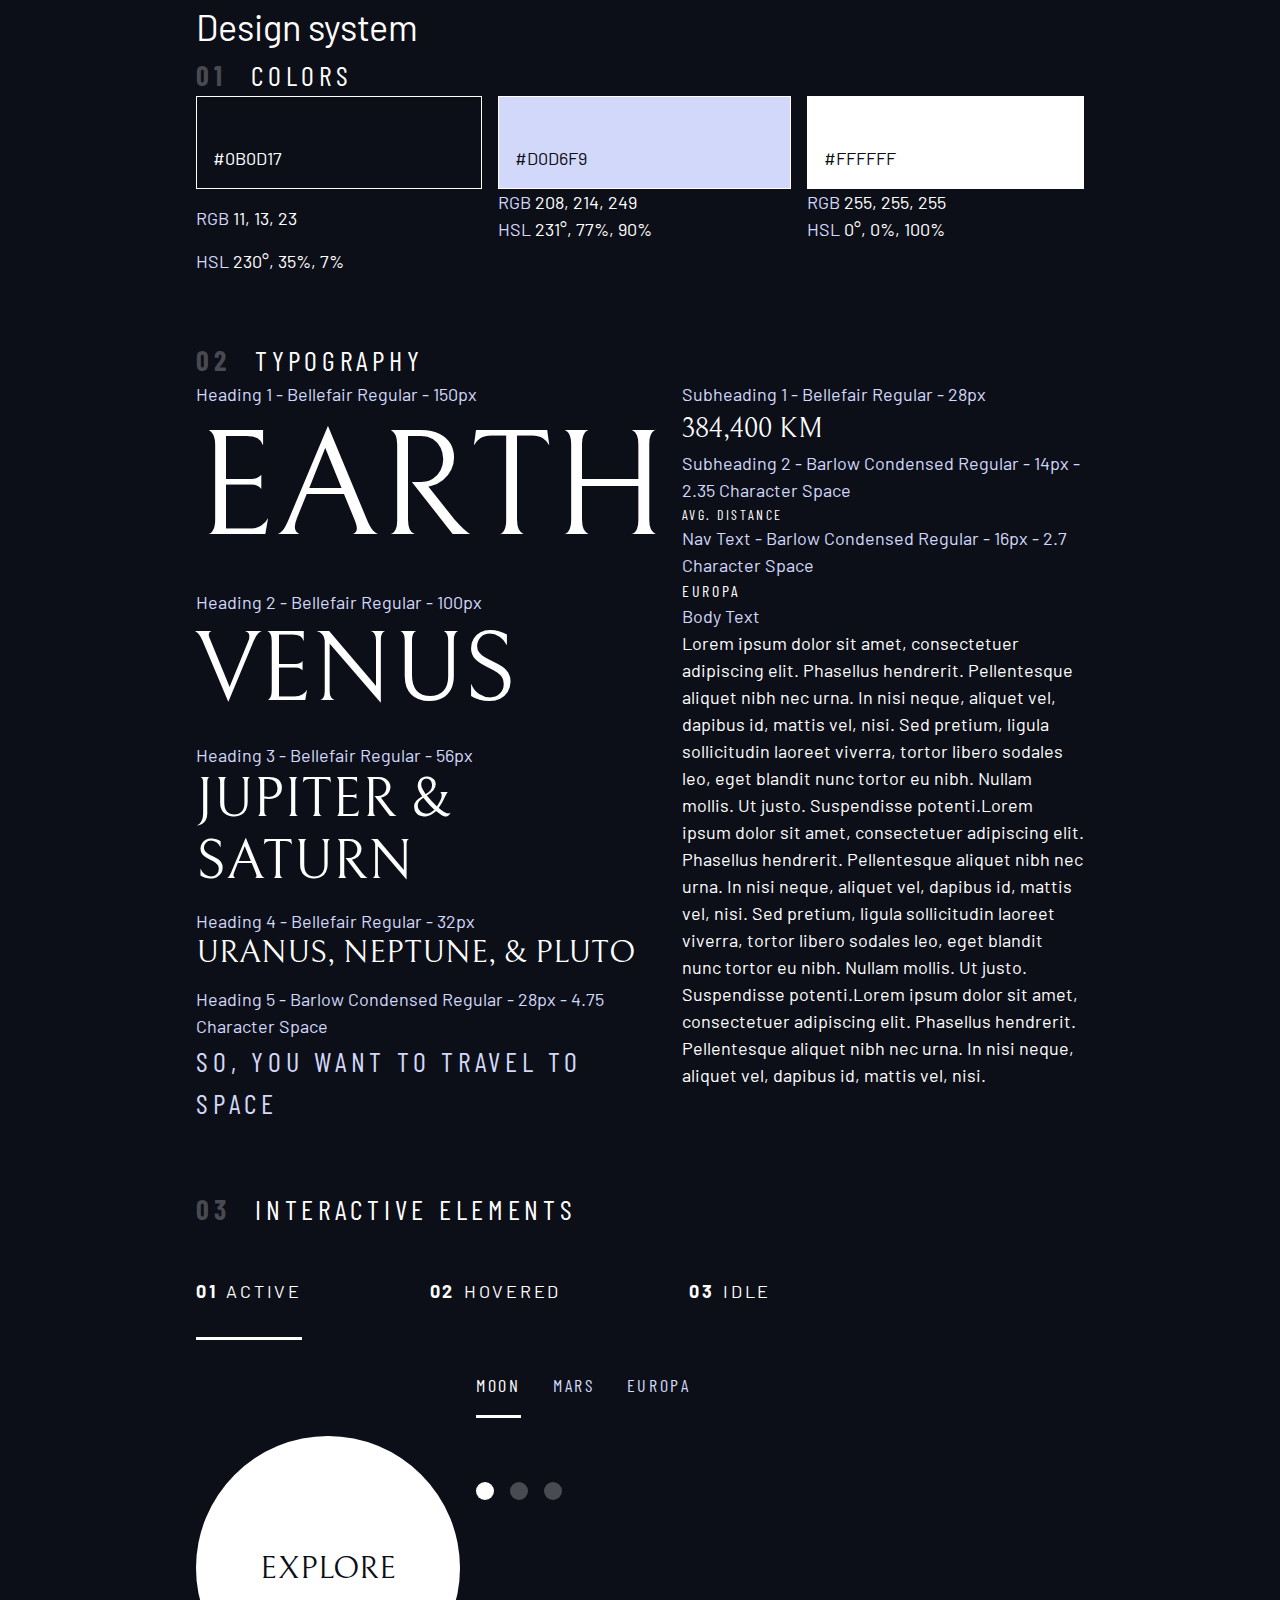
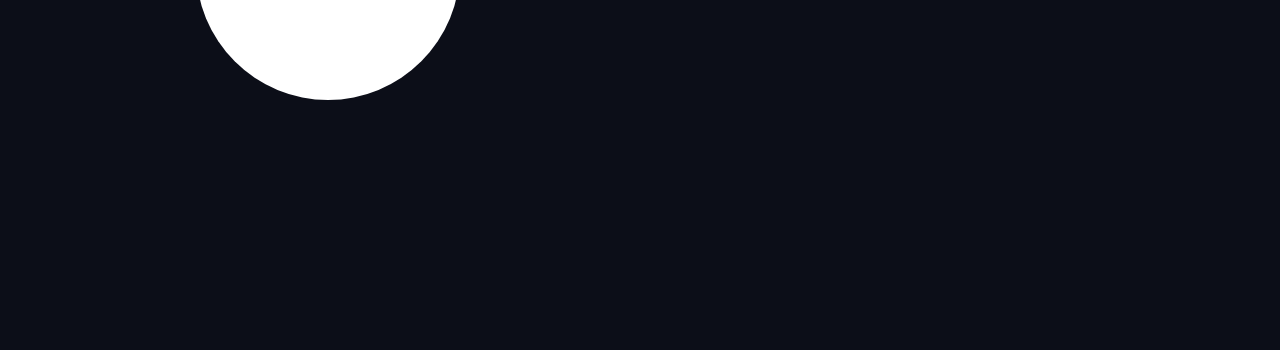
==== design-system.html @ 12bef275 "rename index" ====
<!DOCTYPE html>
<html>
<head>
	<meta charset="utf-8">
	<meta name="viewport" content="width=device-width, initial-scale=1">
	<title>Design System</title>
	 <!-- Google fonts -->
    <link rel="preconnect" href="https://fonts.googleapis.com">
    <link rel="preconnect" href="https://fonts.gstatic.com" crossorigin>
    <link href="https://fonts.googleapis.com/css2?family=Barlow+Condensed:wght@400;700&family=Bellefair&family=Barlow:wght@400;700&display=swap"
        rel="stylesheet">
	<link rel="stylesheet" href="./index.css">
</head>
<body>
	<div class="container">
		<h1>Design system</h1>

		<section id="colors">
			<h2 class="numbered-title"><span>01</span> colors</h2>
			<div class="flex">
                    <div  class="flow" style="flex-grow: 1;">
                        <div class="bg-dark text-white" style="padding: 3rem 1rem 1rem; border: 1px solid white">#0B0D17</div>
                        <p><span class="text-accent">RGB</span> 11, 13, 23</p>
                        <p><span class="text-accent">HSL</span> 230°, 35%, 7%</p>
                    </div>
                    <div style="flex-grow: 1;">
                        <div class="bg-accent text-dark" style="padding: 3rem 1rem 1rem; border: 1px solid white">#D0D6F9</div>
                        <p><span class="text-accent">RGB</span> 208, 214, 249</p>
                        <p><span class="text-accent">HSL</span> 231°, 77%, 90%</p>
                    </div>
                    <div style="flex-grow: 1;">
                        <div class="bg-white text-dark" style="padding: 3rem 1rem 1rem; border: 1px solid white;">#FFFFFF</div>
                        <p><span class="text-accent">RGB</span> 255, 255, 255</p>
                        <p><span class="text-accent">HSL</span> 0°, 0%, 100%</p>
                    </div>
                </div>
		</section>

		<section id="typography"  style="margin: 4rem 0">
                <h2 class="numbered-title"><span>02 </span>Typography</h2>
                <div class="flex">
                    <div  class="flow" style="flex-basis: 100%">
                        <div> 
                            <p class="text-accent">Heading 1 - Bellefair Regular - 150px</p>
                            <p class="fs-900 ff-serif uppercase">Earth</p>
                        </div>
                        <div> 
                            <p class="text-accent">Heading 2 - Bellefair Regular - 100px</p>
                            <p class="fs-800 ff-serif uppercase">Venus</p>
                        </div>
                        <div> 
                            <p class="text-accent">Heading 3 - Bellefair Regular - 56px</p>
                            <p class="fs-700 ff-serif uppercase">Jupiter & Saturn</p>
                        </div>
                        <div> 
                            <p class="text-accent">Heading 4 - Bellefair Regular - 32px</p>
                            <p class="fs-600 ff-serif uppercase">Uranus, Neptune, & Pluto</p>
                        </div>
                        <div> 
                            <p class="text-accent">Heading 5 - Barlow Condensed Regular - 28px - 4.75 Character Space</p>
                            <p class="text-accent fs-500 ff-sans-cond uppercase letter-spacing-1">So, you want to travel to space</p>
                        </div>
                    
                    </div>
                    
                    <div  style="flex-basis: 100%">
                        <div> 
                            <p class="text-accent">Subheading 1 - Bellefair Regular - 28px</p>
                            <p class="fs-500 ff-serif uppercase">384,400 km</p>
                        </div>
                        <div> 
                            <p class="text-accent">Subheading 2 - Barlow Condensed Regular - 14px - 2.35 Character Space</p>
                            <p class="fs-200 uppercase ff-sans-cond letter-spacing-3">Avg. Distance</p>
                        </div>
                        <div> 
                            <p class="text-accent">Nav Text - Barlow Condensed Regular - 16px - 2.7 Character Space</p>
                            <p class="fs-300 uppercase ff-sans-cond letter-spacing-2">Europa</p>
                        </div>
                        <div> 
                            <p class="text-accent">Body Text</p>
                            <p>Lorem ipsum dolor sit amet, consectetuer adipiscing elit. Phasellus hendrerit. Pellentesque aliquet nibh nec urna. In nisi neque, aliquet vel, dapibus id, mattis vel, nisi. Sed pretium, ligula sollicitudin laoreet viverra, tortor libero sodales leo, eget blandit nunc tortor eu nibh. Nullam mollis. Ut justo. Suspendisse potenti.Lorem ipsum dolor sit amet, consectetuer adipiscing elit. Phasellus hendrerit. Pellentesque aliquet nibh nec urna. In nisi neque, aliquet vel, dapibus id, mattis vel, nisi. Sed pretium, ligula sollicitudin laoreet viverra, tortor libero sodales leo, eget blandit nunc tortor eu nibh. Nullam mollis. Ut justo. Suspendisse potenti.Lorem ipsum dolor sit amet, consectetuer adipiscing elit. Phasellus hendrerit. Pellentesque aliquet nibh nec urna. In nisi neque, aliquet vel, dapibus id, mattis vel, nisi. </p>
                        </div>
                    </div>
                </div>
            </section>

            <section class="flow" id="interactive-elements">
                <h2 class="numbered-title"><span>03</span> Interactive elements</h2>
                
                <!-- navigation -->
                 <div>
                    <nav>
                        <ul class="primary-navigation underline-indicators flex">
                            <li class="active"><a class="uppercase text-white letter-spacing-2" href="#"><span>01</span>Active</a>
                            <li><a class="uppercase text-white letter-spacing-2" href="#"><span>02</span>Hovered</a>
                            <li><a class="uppercase text-white letter-spacing-2" href="#"><span>03</span>Idle</a>
                        </ul>
                    </nav>
                </div>
                
                <div class="flex">
                    <div style="margin-top: 5rem">
                        <!-- explore button -->
                        <a href="#" class="large-button uppercase ff-serif fs-600 text-dark bg-white">Explore</a>
                    </div>
                    
                    <div class="flow" style="margin-bottom: 50vh; --flow-space: 4rem;">
                        <!-- Tabs -->
                         <div class="tab-list underline-indicators flex">
                            <button aria-selected="true" class="uppercase ff-sans-cond text-accent bg-dark letter-spacing-2">Moon</button>
                            <button aria-selected="false" class="uppercase ff-sans-cond text-accent bg-dark letter-spacing-2">Mars</button>
                            <button aria-selected="false" class="uppercase ff-sans-cond text-accent bg-dark letter-spacing-2">Europa</button>
                        </div>
                        
                        <!-- Dots -->
                        <div class="dot-indicators flex">
                            <button aria-selected="true"><span class="sr-only">Slide title</span></button>
                            <button aria-selected="false"><span class="sr-only">Slide title</span></button>
                            <button aria-selected="false"><span class="sr-only">Slide title</span></button>
                        </div>
                        
                        <!-- Numbers -->
                    </div>
                </div>
                
            </section>
	</div>

<script type="text/javascript" src="./index.js"></script>
</body>
</html>
---- index.css ----
/* ----------------- */
/* Custom properties */
/* ----------------- */

:root {
	--clr-dark:  230 35% 7%;
	--clr-light:  231 77% 90%;
	--clr-white:  0 0% 100%;

	/* font-sizes */
	--fs-900: 9.375rem;
 	--fs-800: 6.25rem;
 	--fs-700: 3.5rem;
 	--fs-600: 2rem;
 	--fs-500: 1.75rem;
 	--fs-400: 1.125rem;
 	--fs-300: 1rem;
 	--fs-200: 0.875rem;

	/* font-families */
	--ff-serif: "Bellefair", serif;
	--ff-sans-cond: "Barlow Condensed", sans-serif;
	--ff-sans-normal: "Barlow", sans-serif;

}

/* ----------------- */
/* Reset https://piccalil.li/blog/a-modern-css-reset/ */
/* ----------------- */

/* Box sizing rules */
*,
*::before,
*::after {
  box-sizing: border-box;
}

/* Remove default margin */
body,
h1,
h2,
h3,
h4,
p,
figure,
blockquote,
dl,
dd {
  margin: 0;
}

h1,
h2,
h3,
h4,
h5,
h6,
p {
    font-weight: 400;
}

/* Remove list styles on ul, ol elements with a list role, which suggests default styling will be removed */
ul[role='list'],
ol[role='list'] {
  list-style: none;
}

/* Set core root defaults */
html:focus-within {
  scroll-behavior: smooth;
}

/* Set core body defaults */
body {
	font-family:  var(--ff-sans-normal);
	font-size:  var(--fs-400);
	color:  hsl( var(--clr-white));
	background-color:  hsl(var(--clr-dark));
  min-height: 100vh;
  text-rendering: optimizeSpeed;
  line-height: 1.5;
}

/* A elements that don't have a class get default styles */
a:not([class]) {
  text-decoration-skip-ink: auto;
}

/* Make images easier to work with */
img,
picture {
  max-width: 100%;
  display: block;
}

/* Inherit fonts for inputs and buttons */
input,
button,
textarea,
select {
  font: inherit;
}

/* Remove all animations, transitions and smooth scroll for people that prefer not to see them */
@media (prefers-reduced-motion: reduce) {
  html:focus-within {
   scroll-behavior: auto;
  }
  
  *,
  *::before,
  *::after {
    animation-duration: 0.01ms !important;
    animation-iteration-count: 1 !important;
    transition-duration: 0.01ms !important;
    scroll-behavior: auto !important;
  }
}

/* ----------------- */
/* Utility classes   */
/* ----------------- */
.flex {
	display:  flex;
	gap:  var(--gap, 1rem);
}

.grid {
	display:  grid;
	gap:  var(--gap, 1rem);
}

/*
.flow > * + * //this doesn't add specificity
.flow > *:where(not(:first-child)) // where doesn't add specificity
*/
.flow > *:not(:first-child) {
	margin-top: var(--flow-space, 1rem);
}

.container {
	padding-inline: 2em;
	margin-inline:  auto;
	max-width:  60rem;
}

.sr-only {
	position:  absolute;
	width:  1px;
	height:  1px;
	padding: 0;
	margin:  -1px;
	overflow:  hidden;
	clip:  rect(0, 0, 0, 0);
	white-space: nowrap;
	border:  0;
}

/* colors */

.bg-dark { background-color:  hsl( var(--clr-dark) ); }
.bg-accent { background-color:  hsl( var(--clr-light) ); }
.bg-white { background-color:  hsl( var(--clr-white) ); }

.text-dark { color:  hsl( var(--clr-dark) ); }
.text-accent { color:  hsl( var(--clr-light) ); }
.text-white { color:  hsl( var(--clr-white) ); }


/* typography */

.ff-serif { font-family: var(--ff-serif); } 
.ff-sans-cond { font-family: var(--ff-sans-cond); } 
.ff-sans-normal { font-family: var(--ff-sans-normal); } 

.letter-spacing-1 { letter-spacing: 4.75px; } 
.letter-spacing-2 { letter-spacing: 2.7px; } 
.letter-spacing-3 { letter-spacing: 2.35px; } 

.uppercase { text-transform: uppercase; }

.fs-900 { font-size: var(--fs-900); }
.fs-800 { font-size: var(--fs-800); }
.fs-700 { font-size: var(--fs-700); }
.fs-600 { font-size: var(--fs-600); }
.fs-500 { font-size: var(--fs-500); }
.fs-400 { font-size: var(--fs-400); }
.fs-300 { font-size: var(--fs-300); }
.fs-200 { font-size: var(--fs-200); }


.fs-900,
.fs-800,
.fs-700,
.fs-600 {
    line-height: 1.1;
}

.numbered-title{
	font-family:  var(--ff-sans-cond);
	font-size:  var(--fs-500);
	text-transform:  uppercase;
	letter-spacing:  4.72px;
}

.numbered-title span {
	margin-right:  .5em;
	font-weight:  700;
	color:  hsl( var(--clr-white) / .25);
}

/* ----------------- */
/* Components        */
/* ----------------- */

.large-button {
	position: relative;
	display:  grid;
	z-index: 1;
	place-items:  center;
	padding:  0 2em;
	aspect-ratio:  1;
	text-decoration: none;
	border-radius: 50%;
}

.large-button::after {
	content: '';
	position:  absolute;
	z-index: -1;
	width: 100%;
	height: 100%;
	background: hsl(var(--clr-white) / .15);
	border-radius: 50%;
	opacity:  0;
	transition: opacity 500ms linear, transform 750ms ease-in-out;
}

.large-button:hover::after,
.large-button:focus::after {
	opacity:  1;
	transform: scale(1.5);
}

.primary-navigation {
    --gap: 8rem;
    --underline-gap: 2rem;
    list-style: none;
    padding: 0;
    margin: 0;
}

.primary-navigation a {
    text-decoration: none;
}

.primary-navigation a > span {
    font-weight: 700;
    margin-right: .5em;
}

.underline-indicators > * {
    cursor: pointer;
    padding: var(--underline-gap, 1rem) 0;
    border: 0;
    border-bottom: .2rem solid hsl( var(--clr-white) / 0 );
}

.underline-indicators > *:hover,
.underline-indicators > *:focus {
    border-color: hsl( var(--clr-white) / .5);
}

.underline-indicators > .active,
.underline-indicators > [aria-selected="true"] {
    color: hsl( var(--clr-white) / 1);
    border-color: hsl( var(--clr-white) / 1);
}

.tab-list {
    --gap: 2rem;
}

.dot-indicators > * {
    cursor: pointer;
    border: 0;
    border-radius: 50%;
    padding: .5em;
    background-color: hsl( var(--clr-white) / .25);
}

.dot-indicators > *:hover,
.dot-indicators > *:focus {
    background-color: hsl( var(--clr-white) / .5);
}

.dot-indicators > [aria-selected="true"] {
    background-color: hsl( var(--clr-white) / 1); 
}
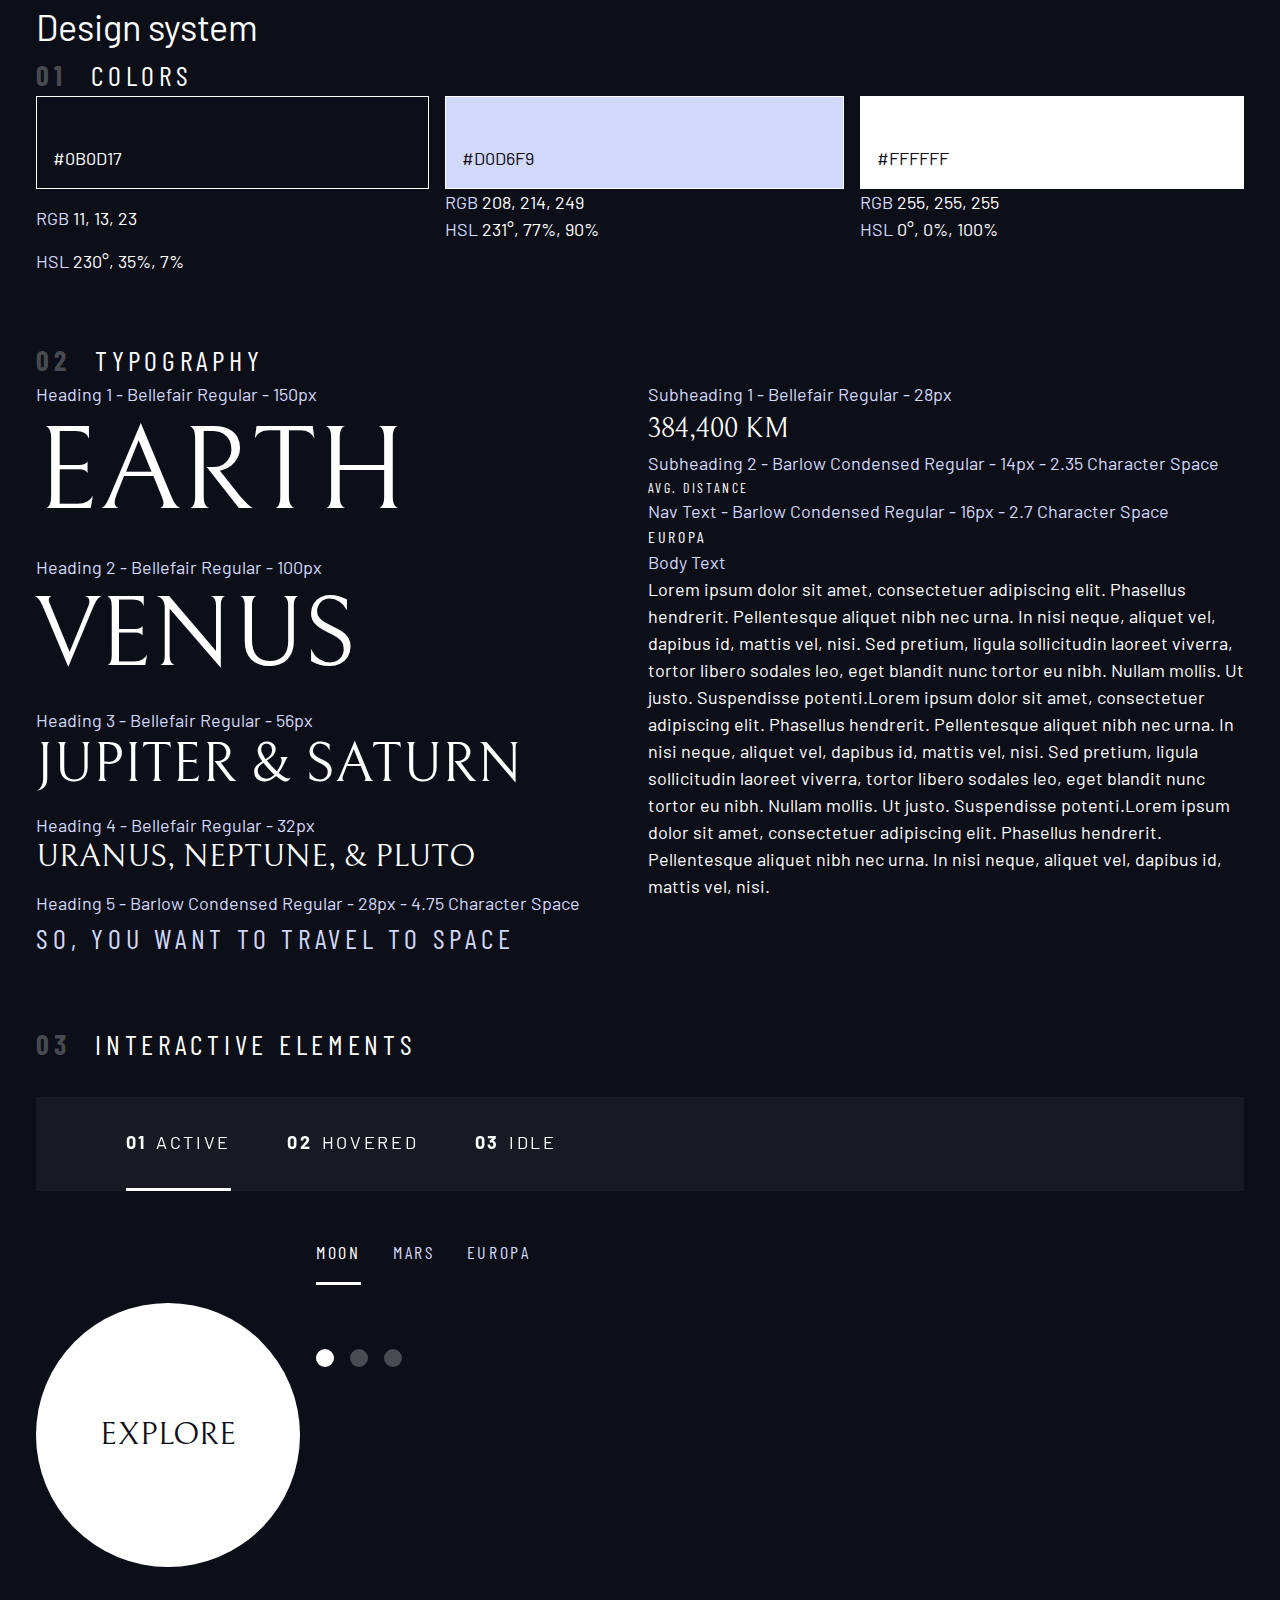
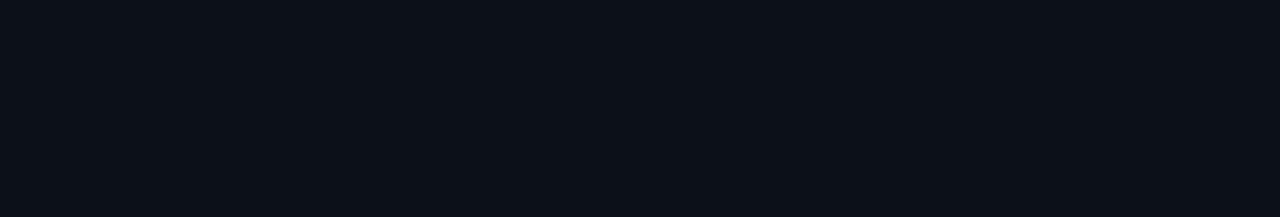
==== commit 595cde80: "fix nav" ====
--- a/design-system.html
+++ b/design-system.html
@@ -75,55 +75,54 @@
                         <div> 
                             <p class="text-accent">Nav Text - Barlow Condensed Regular - 16px - 2.7 Character Space</p>
                             <p class="fs-300 uppercase ff-sans-cond letter-spacing-2">Europa</p>
-                        </div>
-                        <div> 
+                        </div>                        <div> 
                             <p class="text-accent">Body Text</p>
                             <p>Lorem ipsum dolor sit amet, consectetuer adipiscing elit. Phasellus hendrerit. Pellentesque aliquet nibh nec urna. In nisi neque, aliquet vel, dapibus id, mattis vel, nisi. Sed pretium, ligula sollicitudin laoreet viverra, tortor libero sodales leo, eget blandit nunc tortor eu nibh. Nullam mollis. Ut justo. Suspendisse potenti.Lorem ipsum dolor sit amet, consectetuer adipiscing elit. Phasellus hendrerit. Pellentesque aliquet nibh nec urna. In nisi neque, aliquet vel, dapibus id, mattis vel, nisi. Sed pretium, ligula sollicitudin laoreet viverra, tortor libero sodales leo, eget blandit nunc tortor eu nibh. Nullam mollis. Ut justo. Suspendisse potenti.Lorem ipsum dolor sit amet, consectetuer adipiscing elit. Phasellus hendrerit. Pellentesque aliquet nibh nec urna. In nisi neque, aliquet vel, dapibus id, mattis vel, nisi. </p>
                         </div>
                     </div>
                 </div>
-            </section>
+        </section>
 
-            <section class="flow" id="interactive-elements">
-                <h2 class="numbered-title"><span>03</span> Interactive elements</h2>
-                
-                <!-- navigation -->
-                 <div>
-                    <nav>
-                        <ul class="primary-navigation underline-indicators flex">
-                            <li class="active"><a class="uppercase text-white letter-spacing-2" href="#"><span>01</span>Active</a>
-                            <li><a class="uppercase text-white letter-spacing-2" href="#"><span>02</span>Hovered</a>
-                            <li><a class="uppercase text-white letter-spacing-2" href="#"><span>03</span>Idle</a>
-                        </ul>
-                    </nav>
+        <section class="flow" id="interactive-elements">
+            <h2 class="numbered-title"><span>03</span> Interactive elements</h2>
+            
+            <!-- navigation -->
+             <div>
+                <nav>
+                    <ul class="primary-navigation underline-indicators flex">
+                        <li class="active"><a class="uppercase text-white letter-spacing-2" href="#"><span>01</span>Active</a>
+                        <li><a class="uppercase text-white letter-spacing-2" href="#"><span>02</span>Hovered</a>
+                        <li><a class="uppercase text-white letter-spacing-2" href="#"><span>03</span>Idle</a>
+                    </ul>
+                </nav>
+            </div>
+            
+            <div class="flex">
+                <div style="margin-top: 5rem">
+                    <!-- explore button -->
+                    <a href="#" class="large-button uppercase ff-serif fs-600 text-dark bg-white">Explore</a>
                 </div>
                 
-                <div class="flex">
-                    <div style="margin-top: 5rem">
-                        <!-- explore button -->
-                        <a href="#" class="large-button uppercase ff-serif fs-600 text-dark bg-white">Explore</a>
+                <div class="flow" style="margin-bottom: 50vh; --flow-space: 4rem;">
+                    <!-- Tabs -->
+                     <div class="tab-list underline-indicators flex">
+                        <button aria-selected="true" class="uppercase ff-sans-cond text-accent bg-dark letter-spacing-2">Moon</button>
+                        <button aria-selected="false" class="uppercase ff-sans-cond text-accent bg-dark letter-spacing-2">Mars</button>
+                        <button aria-selected="false" class="uppercase ff-sans-cond text-accent bg-dark letter-spacing-2">Europa</button>
                     </div>
                     
-                    <div class="flow" style="margin-bottom: 50vh; --flow-space: 4rem;">
-                        <!-- Tabs -->
-                         <div class="tab-list underline-indicators flex">
-                            <button aria-selected="true" class="uppercase ff-sans-cond text-accent bg-dark letter-spacing-2">Moon</button>
-                            <button aria-selected="false" class="uppercase ff-sans-cond text-accent bg-dark letter-spacing-2">Mars</button>
-                            <button aria-selected="false" class="uppercase ff-sans-cond text-accent bg-dark letter-spacing-2">Europa</button>
-                        </div>
-                        
-                        <!-- Dots -->
-                        <div class="dot-indicators flex">
-                            <button aria-selected="true"><span class="sr-only">Slide title</span></button>
-                            <button aria-selected="false"><span class="sr-only">Slide title</span></button>
-                            <button aria-selected="false"><span class="sr-only">Slide title</span></button>
-                        </div>
-                        
-                        <!-- Numbers -->
+                    <!-- Dots -->
+                    <div class="dot-indicators flex">
+                        <button aria-selected="true"><span class="sr-only">Slide title</span></button>
+                        <button aria-selected="false"><span class="sr-only">Slide title</span></button>
+                        <button aria-selected="false"><span class="sr-only">Slide title</span></button>
                     </div>
+                    
+                    <!-- Numbers -->
                 </div>
-                
-            </section>
+            </div>
+            
+        </section>
 	</div>
 
 <script type="text/javascript" src="./index.js"></script>
--- a/index.css
+++ b/index.css
@@ -8,14 +8,14 @@
 	--clr-white:  0 0% 100%;
 
 	/* font-sizes */
-	--fs-900: 9.375rem;
- 	--fs-800: 6.25rem;
- 	--fs-700: 3.5rem;
- 	--fs-600: 2rem;
- 	--fs-500: 1.75rem;
- 	--fs-400: 1.125rem;
- 	--fs-300: 1rem;
- 	--fs-200: 0.875rem;
+    --fs-900: clamp(5rem, 8vw + 1rem, 9.375rem);
+    --fs-800: 3.5rem;
+    --fs-700: 1.5rem;
+    --fs-600: 1rem;
+    --fs-500: 1.75rem;
+    --fs-400: 0.9375rem;
+    --fs-300: 1rem;
+    --fs-200: 0.875rem;
 
 	/* font-families */
 	--ff-serif: "Bellefair", serif;
@@ -23,6 +23,26 @@
 	--ff-sans-normal: "Barlow", sans-serif;
 
 }
+
+@media (min-width: 35em) {
+    :root {
+        --fs-800: 5rem;
+        --fs-700: 2.5rem;
+        --fs-600: 1.5rem;
+        --fs-400: 1rem;
+    }
+}
+
+@media (min-width: 45em) {
+    :root {
+        /* font-sizes */
+        --fs-800: 6.25rem;
+        --fs-700: 3.5rem;
+        --fs-600: 2rem;
+        --fs-400: 1.125rem;
+    }
+}
+
 
 /* ----------------- */
 /* Reset https://piccalil.li/blog/a-modern-css-reset/ */
@@ -76,9 +96,12 @@
 	font-size:  var(--fs-400);
 	color:  hsl( var(--clr-white));
 	background-color:  hsl(var(--clr-dark));
-  min-height: 100vh;
-  text-rendering: optimizeSpeed;
-  line-height: 1.5;
+	min-height: 100vh;
+	text-rendering: optimizeSpeed;
+	line-height: 1.5;
+	display:  grid;
+	grid-template-rows:  min-content 1fr;
+    overflow-x: hidden;
 }
 
 /* A elements that don't have a class get default styles */
@@ -130,6 +153,9 @@
 	gap:  var(--gap, 1rem);
 }
 
+.d-block {
+	display: block;
+}
 /*
 .flow > * + * //this doesn't add specificity
 .flow > *:where(not(:first-child)) // where doesn't add specificity
@@ -141,7 +167,39 @@
 .container {
 	padding-inline: 2em;
 	margin-inline:  auto;
-	max-width:  60rem;
+	max-width:  80rem;
+}
+
+.grid-container {
+	text-align: center;
+    display: grid;
+    place-items: center;
+    padding-inline:  1rem;
+}
+
+.grid-container * {
+    max-width: 50ch;
+}
+
+@media (min-width: 45em) {
+    .grid-container {
+    	text-align: left;
+        column-gap: var(--container-gap, 2rem);
+        grid-template-columns: minmax(2rem, 1fr) repeat(2, minmax(0, 30rem)) minmax(2rem, 1fr);
+    }
+    
+    .grid-container > *:first-child {
+        grid-column: 2;
+    }
+
+    .grid-container > *:last-child {
+        grid-column: 3;
+    }
+
+    .grid-container--home {
+    	padding-bottom:  max(6rem, 20vh);
+    	align-items: end;
+    }
 }
 
 .sr-only {
@@ -156,6 +214,20 @@
 	border:  0;
 }
 
+.skip-to-content {
+    position: absolute;
+    z-index: 9999;
+    background: hsl( var(--clr-white) );
+    color: hsl( var(--clr-dark) );
+    padding: .5em 1em;
+    margin-inline: auto;
+    transform: translateY(-100%);
+    transition: transform 250ms ease-in;
+}
+
+.skip-to-content:focus {
+    transform:  translateY(0);
+}
 /* colors */
 
 .bg-dark { background-color:  hsl( var(--clr-dark) ); }
@@ -214,8 +286,9 @@
 /* ----------------- */
 
 .large-button {
+	font-size: 2rem;
 	position: relative;
-	display:  grid;
+	display:  inline-grid;
 	z-index: 1;
 	place-items:  center;
 	padding:  0 2em;
@@ -242,12 +315,36 @@
 	transform: scale(1.5);
 }
 
+/* primary header */
+
+.logo {
+    margin: 1.5rem clamp(1.5rem, 5vw, 3.5rem);
+}
+
+.primary-header {
+    justify-content: space-between;
+    align-items: center;
+}
+
 .primary-navigation {
-    --gap: 8rem;
+    --gap: clamp(1.5rem, 5vw, 3.5rem);
     --underline-gap: 2rem;
     list-style: none;
     padding: 0;
     margin: 0;
+    background: hsl( var(--clr-dark) / 0.95);
+    /* backdrop-filter: blur(1.5rem); */
+}
+
+@supports (backdrop-filter: blur(1rem)) {
+    .primary-navigation {
+        background: hsl( var(--clr-white) / 0.05);
+        backdrop-filter: blur(1.5rem);
+    }
+}
+
+.mobile-nav-toggle {
+    display: none;
 }
 
 .primary-navigation a {
@@ -257,6 +354,87 @@
 .primary-navigation a > span {
     font-weight: 700;
     margin-right: .5em;
+}
+
+@media (max-width: 35rem) {
+    .primary-navigation {
+        --underline-gap: .5rem;
+        position: fixed;
+        z-index: 1000;
+        inset: 0 0 0 30%;
+        list-style: none;
+        padding: min(20rem, 15vh) 2rem;
+        margin: 0;
+        flex-direction: column;
+        transform: translateX(100%);
+        transition: transform 500ms ease-in-out;
+    }
+
+    .primary-navigation[data-visible="true"] {
+        transform: translateX(0);
+    }
+
+    .primary-navigation.underline-indicators > .active {
+       border: 0;
+    }
+    
+    .mobile-nav-toggle {
+        display: block;
+        position: absolute;
+        z-index: 2000;
+        right: 1rem;
+        top: 2rem;
+        background: transparent;
+        background-image: url(./assets/shared/icon-hamburger.svg);
+        background-repeat: no-repeat;
+        background-position: center;
+        width: 1.5rem;
+        aspect-ratio: 1;
+        border: 0;
+    }
+
+    .mobile-nav-toggle[aria-expanded="true"] {
+        background-image: url(./assets/shared/icon-close.svg);
+    }
+    
+    .mobile-nav-toggle:focus-visible {
+        outline: 5px solid red;
+        outline-offset: 5px;
+    }
+}
+
+@media (min-width: 35em) {
+    .primary-navigation {
+        padding-inline:  clamp(3rem, 7vw, 7rem);
+    }
+}
+@media (min-width: 35em) and (max-width: 44.999em) {
+    .primary-navigation a > span {
+        display: none;
+    }
+}
+
+@media (min-width: 45em) {
+    
+    .primary-header::after {
+         content: '';
+         display: block;
+         position: relative;
+         height: 1px;
+         width: 100%;
+         margin-right: -2.5rem;
+         background: hsl( var(--clr-white) / .25);
+         order: 1;
+     }
+     
+    nav {
+        order: 2;
+    }
+
+    .primary-navigation {
+        margin-block: 2rem;
+    }
+    
 }
 
 .underline-indicators > * {
@@ -266,17 +444,23 @@
     border-bottom: .2rem solid hsl( var(--clr-white) / 0 );
 }
 
-.underline-indicators > *:hover,
 .underline-indicators > *:focus {
     border-color: hsl( var(--clr-white) / .5);
 }
 
-.underline-indicators > .active,
-.underline-indicators > [aria-selected="true"] {
-    color: hsl( var(--clr-white) / 1);
-    border-color: hsl( var(--clr-white) / 1);
-}
-
+@media (hover: hover) {
+    .underline-indicators > *:hover{
+        border-color: hsl( var(--clr-white) / .5);
+    }
+}
+
+@media (min-width: 35rem) {
+    .underline-indicators > .active,
+    .underline-indicators > [aria-selected="true"] {
+        color: hsl( var(--clr-white) / 1);
+        border-color: hsl( var(--clr-white) / 1); 
+    }
+}
 .tab-list {
     --gap: 2rem;
 }
@@ -296,4 +480,30 @@
 
 .dot-indicators > [aria-selected="true"] {
     background-color: hsl( var(--clr-white) / 1); 
+}
+
+
+/* ----------------------------- */
+/* Page specific background      */
+/* ----------------------------- */
+body {
+    background-size: cover;
+    background-position: bottom center;
+}
+/* home */
+.home {
+    background-image: url(./assets/home/background-home-mobile.jpg);
+}
+
+@media (min-width: 35rem) {
+    .home {
+        background-position: center center;
+        background-image: url(./assets/home/background-home-tablet.jpg);
+    }
+}
+
+@media (min-width: 45rem) {
+    .home {
+        background-image: url(./assets/home/background-home-desktop.jpg);
+    }
 }